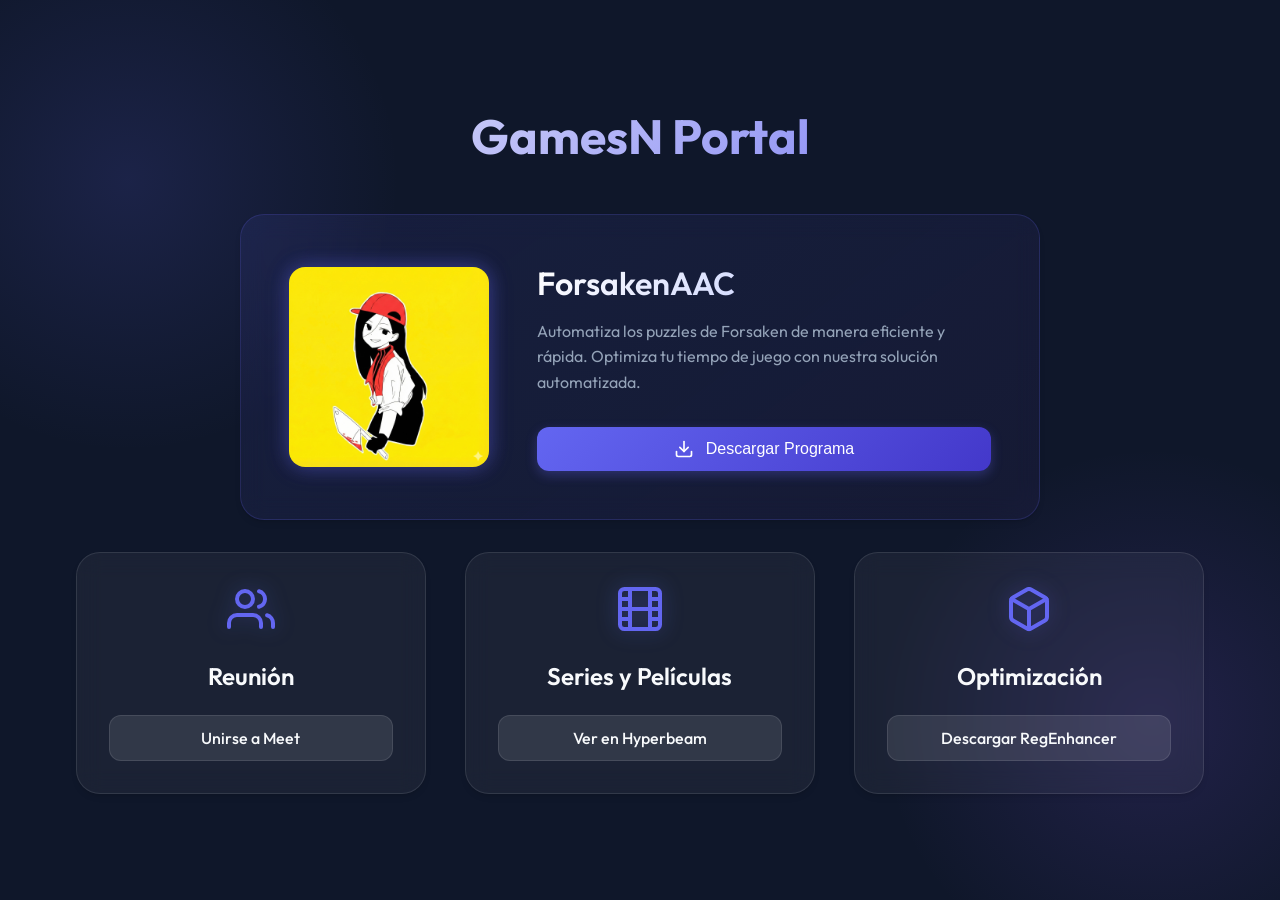
==== index.html @ 156c4da5 "Auto-sync: 2025-12-27 10:08:16" ====
<!DOCTYPE html>
<html lang="es">

<head>
    <meta charset="UTF-8">
    <meta name="viewport" content="width=device-width, initial-scale=1.0">
    <title>GamesN - Portal</title>
    <link rel="preconnect" href="https://fonts.googleapis.com">
    <link rel="preconnect" href="https://fonts.gstatic.com" crossorigin>
    <link href="https://fonts.googleapis.com/css2?family=Outfit:wght@300;400;500;600;700&display=swap" rel="stylesheet">
    <link rel="stylesheet" href="styles.css">
    <!-- Using generic favicon for now, usually needs a link tag -->
</head>

<body>
    <div class="container">
        <header class="header">
            <h1>GamesN Portal</h1>
        </header>

        <div class="cards-grid">
            <!-- ForsakenAAC Featured Section -->
            <div class="card featured">
                <img src="ForsakenAC logo.jpg" alt="ForsakenAAC Logo" class="card-icon">
                <div class="content">
                    <h2>ForsakenAAC</h2>
                    <p>Automatiza los puzzles de Forsaken de manera eficiente y rápida. Optimiza tu tiempo de juego con
                        nuestra solución automatizada.</p>
                    <button class="btn btn-primary" onclick="openModal()">
                        <svg xmlns="http://www.w3.org/2000/svg" width="20" height="20" viewBox="0 0 24 24" fill="none"
                            stroke="currentColor" stroke-width="2" stroke-linecap="round" stroke-linejoin="round">
                            <path d="M21 15v4a2 2 0 0 1-2 2H5a2 2 0 0 1-2-2v-4"></path>
                            <polyline points="7 10 12 15 17 10"></polyline>
                            <line x1="12" y1="15" x2="12" y2="3"></line>
                        </svg>
                        Descargar Programa
                    </button>
                </div>
            </div>

            <!-- Standard Cards -->
            <div class="card">
                <div class="card-icon">
                    <svg xmlns="http://www.w3.org/2000/svg" width="48" height="48" viewBox="0 0 24 24" fill="none"
                        stroke="currentColor" stroke-width="2" stroke-linecap="round" stroke-linejoin="round">
                        <path d="M17 21v-2a4 4 0 0 0-4-4H5a4 4 0 0 0-4 4v2"></path>
                        <circle cx="9" cy="7" r="4"></circle>
                        <path d="M23 21v-2a4 4 0 0 0-3-3.87"></path>
                        <path d="M16 3.13a4 4 0 0 1 0 7.75"></path>
                    </svg>
                </div>
                <h2>Reunión</h2>
                <a href="http://meet.google.com/zth-finf-oxj" class="btn btn-secondary" target="_blank">
                    Unirse a Meet
                </a>
            </div>

            <div class="card">
                <div class="card-icon">
                    <svg xmlns="http://www.w3.org/2000/svg" width="48" height="48" viewBox="0 0 24 24" fill="none"
                        stroke="currentColor" stroke-width="2" stroke-linecap="round" stroke-linejoin="round">
                        <rect x="2" y="2" width="20" height="20" rx="2.18" ry="2.18"></rect>
                        <line x1="7" y1="2" x2="7" y2="22"></line>
                        <line x1="17" y1="2" x2="17" y2="22"></line>
                        <line x1="2" y1="12" x2="22" y2="12"></line>
                        <line x1="2" y1="7" x2="7" y2="7"></line>
                        <line x1="2" y1="17" x2="7" y2="17"></line>
                        <line x1="17" y1="17" x2="22" y2="17"></line>
                        <line x1="17" y1="7" x2="22" y2="7"></line>
                    </svg>
                </div>
                <h2>Series y Películas</h2>
                <a href="https://hyperbeam.com/i/VpHVcDMQ" class="btn btn-secondary" target="_blank">
                    Ver en Hyperbeam
                </a>
            </div>

            <div class="card">
                <div class="card-icon">
                    <svg xmlns="http://www.w3.org/2000/svg" width="48" height="48" viewBox="0 0 24 24" fill="none"
                        stroke="currentColor" stroke-width="2" stroke-linecap="round" stroke-linejoin="round">
                        <path
                            d="M21 16V8a2 2 0 0 0-1-1.73l-7-4a2 2 0 0 0-2 0l-7 4A2 2 0 0 0 3 8v8a2 2 0 0 0 1 1.73l7 4a2 2 0 0 0 2 0l7-4A2 2 0 0 0 21 16z">
                        </path>
                        <polyline points="3.27 6.96 12 12.01 20.73 6.96"></polyline>
                        <line x1="12" y1="22.08" x2="12" y2="12"></line>
                    </svg>
                </div>
                <h2>Optimización</h2>
                <a href="RegEnhancer ver2.Y.reg" class="btn btn-secondary" download>
                    Descargar RegEnhancer
                </a>
            </div>
        </div>
    </div>

    <!-- Modal -->
    <div class="modal-overlay" id="downloadModal" onclick="closeModal(event)">
        <div class="modal">
            <button class="close-btn" onclick="closeModal(null, true)">
                <svg xmlns="http://www.w3.org/2000/svg" width="24" height="24" viewBox="0 0 24 24" fill="none"
                    stroke="currentColor" stroke-width="2" stroke-linecap="round" stroke-linejoin="round">
                    <line x1="18" y1="6" x2="6" y2="18"></line>
                    <line x1="6" y1="6" x2="18" y2="18"></line>
                </svg>
            </button>
            <img src="ForsakenAC logo.jpg" alt="ForsakenAC Logo" class="modal-logo">
            <h3>Descargar ForsakenAAC</h3>
            <p>Versión más reciente del instalador. Compatible con Windows 10/11.<br>Tamaño: ~75MB</p>
            <a href="ForsakenAC_Installer.exe" class="btn btn-primary" download>
                <svg xmlns="http://www.w3.org/2000/svg" width="20" height="20" viewBox="0 0 24 24" fill="none"
                    stroke="currentColor" stroke-width="2" stroke-linecap="round" stroke-linejoin="round">
                    <path d="M21 15v4a2 2 0 0 1-2 2H5a2 2 0 0 1-2-2v-4"></path>
                    <polyline points="7 10 12 15 17 10"></polyline>
                    <line x1="12" y1="15" x2="12" y2="3"></line>
                </svg>
                Confirmar Descarga
            </a>
        </div>
    </div>

    <script>
        function openModal() {
            const modal = document.getElementById('downloadModal');
            modal.classList.add('active');
            document.body.style.overflow = 'hidden'; // Prevent scrolling
        }

        function closeModal(event, force = false) {
            // Close if clicking overlay or if forced (close button)
            if (force || event.target.id === 'downloadModal') {
                const modal = document.getElementById('downloadModal');
                modal.classList.remove('active');
                document.body.style.overflow = '';
            }
        }

        // Close using Escape key
        document.addEventListener('keydown', function (event) {
            if (event.key === 'Escape') {
                closeModal(null, true);
            }
        });
    </script>
</body>

</html>
---- styles.css ----
:root {
    --primary: #6366f1; /* Indigo 500 */
    --primary-dark: #4338ca; /* Indigo 700 */
    --secondary: #8b5cf6; /* Violet 500 */
    --accent: #a855f7; /* Purple 500 */
    --background: #0f172a; /* Slate 900 */
    --surface: rgba(255, 255, 255, 0.05);
    --surface-hover: rgba(255, 255, 255, 0.1);
    --text: #f8fafc; /* Slate 50 */
    --text-muted: #94a3b8; /* Slate 400 */
    --glass-border: rgba(255, 255, 255, 0.1);
}

* {
    margin: 0;
    padding: 0;
    box-sizing: border-box;
}

body {
    font-family: 'Outfit', sans-serif;
    background-color: var(--background);
    color: var(--text);
    min-height: 100vh;
    display: flex;
    justify-content: center;
    align-items: center;
    overflow-x: hidden;
    background-image: 
        radial-gradient(circle at 10% 20%, rgba(99, 102, 241, 0.15) 0%, transparent 20%),
        radial-gradient(circle at 90% 80%, rgba(139, 92, 246, 0.15) 0%, transparent 20%);
}

.container {
    width: 100%;
    max-width: 1200px;
    padding: 2rem;
}

/* Header / Title */
.header {
    text-align: center;
    margin-bottom: 3rem;
}

.header h1 {
    font-size: 3rem;
    font-weight: 700;
    background: linear-gradient(135deg, var(--text) 0%, var(--primary) 100%);
    -webkit-background-clip: text;
    -webkit-text-fill-color: transparent;
    margin-bottom: 0.5rem;
}

.header p {
    color: var(--text-muted);
    font-size: 1.1rem;
}

/* Grid Layout */
.cards-grid {
    display: grid;
    grid-template-columns: repeat(auto-fit, minmax(280px, 1fr));
    gap: 2rem;
    justify-items: center;
}

/* Card Styles */
.card {
    background: var(--surface);
    backdrop-filter: blur(12px);
    -webkit-backdrop-filter: blur(12px);
    border: 1px solid var(--glass-border);
    border-radius: 1.5rem;
    padding: 2rem;
    width: 100%;
    max-width: 350px;
    display: flex;
    flex-direction: column;
    align-items: center;
    text-align: center;
    transition: all 0.3s cubic-bezier(0.4, 0, 0.2, 1);
    position: relative;
    overflow: hidden;
    box-shadow: 0 4px 6px -1px rgba(0, 0, 0, 0.1), 0 2px 4px -1px rgba(0, 0, 0, 0.06);
}

.card:hover {
    transform: translateY(-5px);
    background: var(--surface-hover);
    box-shadow: 0 20px 25px -5px rgba(0, 0, 0, 0.2), 0 10px 10px -5px rgba(0, 0, 0, 0.1);
    border-color: rgba(99, 102, 241, 0.3);
}

.card h2 {
    font-size: 1.5rem;
    margin-bottom: 1.5rem;
    font-weight: 600;
    color: var(--text);
}

.card-icon {
    margin-bottom: 1.5rem;
    color: var(--primary);
    filter: drop-shadow(0 0 10px rgba(99, 102, 241, 0.3));
}

/* Buttons */
.btn {
    display: inline-flex;
    align-items: center;
    justify-content: center;
    gap: 0.75rem;
    padding: 0.75rem 1.5rem;
    border-radius: 0.75rem;
    font-weight: 500;
    text-decoration: none;
    transition: all 0.2s ease;
    width: 100%;
    position: relative;
    overflow: hidden;
    cursor: pointer;
    font-size: 1rem;
    border: none;
}

.btn-primary {
    background: linear-gradient(135deg, var(--primary) 0%, var(--primary-dark) 100%);
    color: white;
    box-shadow: 0 4px 12px rgba(99, 102, 241, 0.3);
}

.btn-primary:hover {
    filter: brightness(1.1);
    box-shadow: 0 6px 15px rgba(99, 102, 241, 0.4);
}

.btn-secondary {
    background: rgba(255, 255, 255, 0.1);
    color: var(--text);
    border: 1px solid var(--glass-border);
}

.btn-secondary:hover {
    background: rgba(255, 255, 255, 0.2);
}

/* Special styling for Forsaken Card */
.card.featured {
    grid-column: 1 / -1;
    max-width: 800px;
    flex-direction: row;
    padding: 3rem;
    gap: 3rem;
    background: linear-gradient(145deg, rgba(99, 102, 241, 0.1), rgba(139, 92, 246, 0.05));
    border: 1px solid rgba(99, 102, 241, 0.2);
}

.card.featured .content {
    text-align: left;
    flex: 1;
}

.card.featured h2 {
    font-size: 2rem;
    margin-bottom: 1rem;
    background: linear-gradient(135deg, #fff 0%, #a5b4fc 100%);
    -webkit-background-clip: text;
    -webkit-text-fill-color: transparent;
}

.card.featured p {
    color: var(--text-muted);
    margin-bottom: 2rem;
    line-height: 1.6;
}

.card.featured .card-icon {
    width: 200px;
    height: 200px;
    object-fit: contain; /* or cover depending on the image */
    border-radius: 1rem;
    box-shadow: 0 0 20px rgba(99, 102, 241, 0.2);
    margin: 0;
}

/* Modal */
.modal-overlay {
    position: fixed;
    top: 0;
    left: 0;
    width: 100%;
    height: 100%;
    background: rgba(0, 0, 0, 0.8);
    backdrop-filter: blur(8px);
    display: flex;
    justify-content: center;
    align-items: center;
    z-index: 1000;
    opacity: 0;
    visibility: hidden;
    transition: all 0.3s ease;
}

.modal-overlay.active {
    opacity: 1;
    visibility: visible;
}

.modal {
    background: #1e293b;
    border: 1px solid var(--glass-border);
    border-radius: 1.5rem;
    padding: 2.5rem;
    width: 90%;
    max-width: 500px;
    text-align: center;
    transform: scale(0.9);
    transition: all 0.3s cubic-bezier(0.34, 1.56, 0.64, 1);
    box-shadow: 0 25px 50px -12px rgba(0, 0, 0, 0.5);
    position: relative;
}

.modal-overlay.active .modal {
    transform: scale(1);
}

.modal-logo {
    width: 120px;
    height: 120px;
    margin: 0 auto 1.5rem;
    border-radius: 1rem;
    box-shadow: 0 0 20px rgba(99, 102, 241, 0.3);
    object-fit: cover;
}

.modal h3 {
    font-size: 1.75rem;
    margin-bottom: 0.5rem;
    color: var(--text);
}

.modal p {
    color: var(--text-muted);
    margin-bottom: 2rem;
}

.close-btn {
    position: absolute;
    top: 1rem;
    right: 1rem;
    background: none;
    border: none;
    color: var(--text-muted);
    cursor: pointer;
    padding: 0.5rem;
    border-radius: 50%;
    transition: 0.2s;
}

.close-btn:hover {
    color: var(--text);
    background: rgba(255, 255, 255, 0.1);
}

/* Animations */
@keyframes float {
    0% { transform: translateY(0px); }
    50% { transform: translateY(-10px); }
    100% { transform: translateY(0px); }
}

/* Responsive adjustments for featured card */
@media (max-width: 768px) {
    .card.featured {
        flex-direction: column;
        text-align: center;
        padding: 2rem;
    }
    
    .card.featured .content {
        text-align: center;
    }

    .card.featured .card-icon {
        margin: 0 auto 1.5rem;
        width: 150px;
        height: 150px;
    }
}
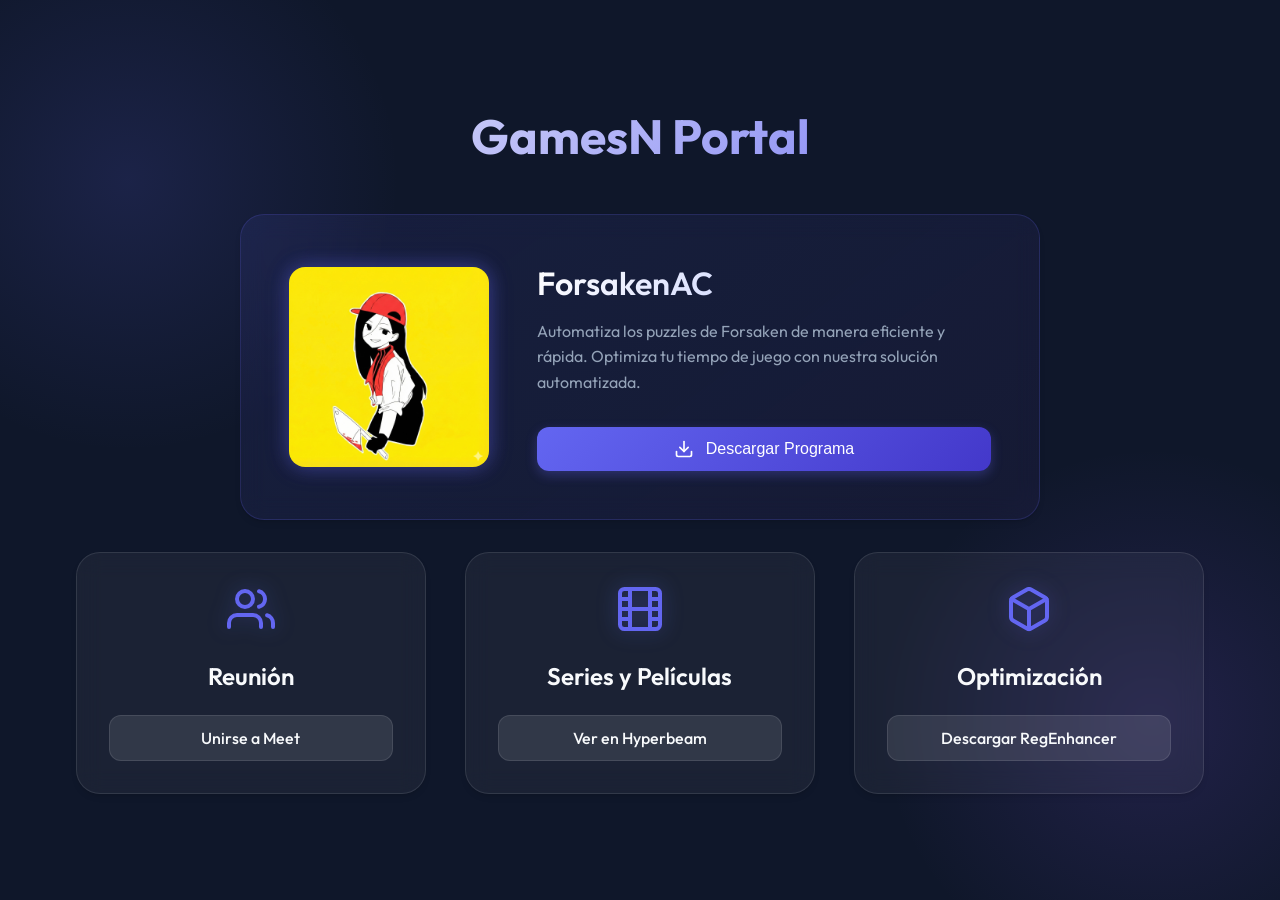
==== commit 65760c83: "Auto-sync: 2025-12-27 10:23:25" ====
--- a/index.html
+++ b/index.html
@@ -21,9 +21,9 @@
         <div class="cards-grid">
             <!-- ForsakenAAC Featured Section -->
             <div class="card featured">
-                <img src="ForsakenAC logo.jpg" alt="ForsakenAAC Logo" class="card-icon">
+                <img src="forsaken_logo.jpg" alt="ForsakenAC Logo" class="card-icon" width="200" height="200">
                 <div class="content">
-                    <h2>ForsakenAAC</h2>
+                    <h2>ForsakenAC</h2>
                     <p>Automatiza los puzzles de Forsaken de manera eficiente y rápida. Optimiza tu tiempo de juego con
                         nuestra solución automatizada.</p>
                     <button class="btn btn-primary" onclick="openModal()">
@@ -87,7 +87,7 @@
                     </svg>
                 </div>
                 <h2>Optimización</h2>
-                <a href="RegEnhancer ver2.Y.reg" class="btn btn-secondary" download>
+                <a href="reg_enhancer.reg" class="btn btn-secondary" download>
                     Descargar RegEnhancer
                 </a>
             </div>
@@ -104,10 +104,10 @@
                     <line x1="6" y1="6" x2="18" y2="18"></line>
                 </svg>
             </button>
-            <img src="ForsakenAC logo.jpg" alt="ForsakenAC Logo" class="modal-logo">
-            <h3>Descargar ForsakenAAC</h3>
+            <img src="forsaken_logo.jpg" alt="ForsakenAC Logo" class="modal-logo">
+            <h3>Descargar ForsakenAC</h3>
             <p>Versión más reciente del instalador. Compatible con Windows 10/11.<br>Tamaño: ~75MB</p>
-            <a href="ForsakenAC_Installer.exe" class="btn btn-primary" download>
+            <a href="forsaken_installer.exe" class="btn btn-primary" download>
                 <svg xmlns="http://www.w3.org/2000/svg" width="20" height="20" viewBox="0 0 24 24" fill="none"
                     stroke="currentColor" stroke-width="2" stroke-linecap="round" stroke-linejoin="round">
                     <path d="M21 15v4a2 2 0 0 1-2 2H5a2 2 0 0 1-2-2v-4"></path>
--- a/styles.css
+++ b/styles.css
@@ -1,13 +1,20 @@
 :root {
-    --primary: #6366f1; /* Indigo 500 */
-    --primary-dark: #4338ca; /* Indigo 700 */
-    --secondary: #8b5cf6; /* Violet 500 */
-    --accent: #a855f7; /* Purple 500 */
-    --background: #0f172a; /* Slate 900 */
+    --primary: #6366f1;
+    /* Indigo 500 */
+    --primary-dark: #4338ca;
+    /* Indigo 700 */
+    --secondary: #8b5cf6;
+    /* Violet 500 */
+    --accent: #a855f7;
+    /* Purple 500 */
+    --background: #0f172a;
+    /* Slate 900 */
     --surface: rgba(255, 255, 255, 0.05);
     --surface-hover: rgba(255, 255, 255, 0.1);
-    --text: #f8fafc; /* Slate 50 */
-    --text-muted: #94a3b8; /* Slate 400 */
+    --text: #f8fafc;
+    /* Slate 50 */
+    --text-muted: #94a3b8;
+    /* Slate 400 */
     --glass-border: rgba(255, 255, 255, 0.1);
 }
 
@@ -26,7 +33,7 @@
     justify-content: center;
     align-items: center;
     overflow-x: hidden;
-    background-image: 
+    background-image:
         radial-gradient(circle at 10% 20%, rgba(99, 102, 241, 0.15) 0%, transparent 20%),
         radial-gradient(circle at 90% 80%, rgba(139, 92, 246, 0.15) 0%, transparent 20%);
 }
@@ -103,6 +110,8 @@
     margin-bottom: 1.5rem;
     color: var(--primary);
     filter: drop-shadow(0 0 10px rgba(99, 102, 241, 0.3));
+    max-width: 100%;
+    height: auto;
 }
 
 /* Buttons */
@@ -178,7 +187,8 @@
 .card.featured .card-icon {
     width: 200px;
     height: 200px;
-    object-fit: contain; /* or cover depending on the image */
+    object-fit: contain;
+    /* or cover depending on the image */
     border-radius: 1rem;
     box-shadow: 0 0 20px rgba(99, 102, 241, 0.2);
     margin: 0;
@@ -265,9 +275,17 @@
 
 /* Animations */
 @keyframes float {
-    0% { transform: translateY(0px); }
-    50% { transform: translateY(-10px); }
-    100% { transform: translateY(0px); }
+    0% {
+        transform: translateY(0px);
+    }
+
+    50% {
+        transform: translateY(-10px);
+    }
+
+    100% {
+        transform: translateY(0px);
+    }
 }
 
 /* Responsive adjustments for featured card */
@@ -277,7 +295,7 @@
         text-align: center;
         padding: 2rem;
     }
-    
+
     .card.featured .content {
         text-align: center;
     }
@@ -287,4 +305,4 @@
         width: 150px;
         height: 150px;
     }
-}
+}
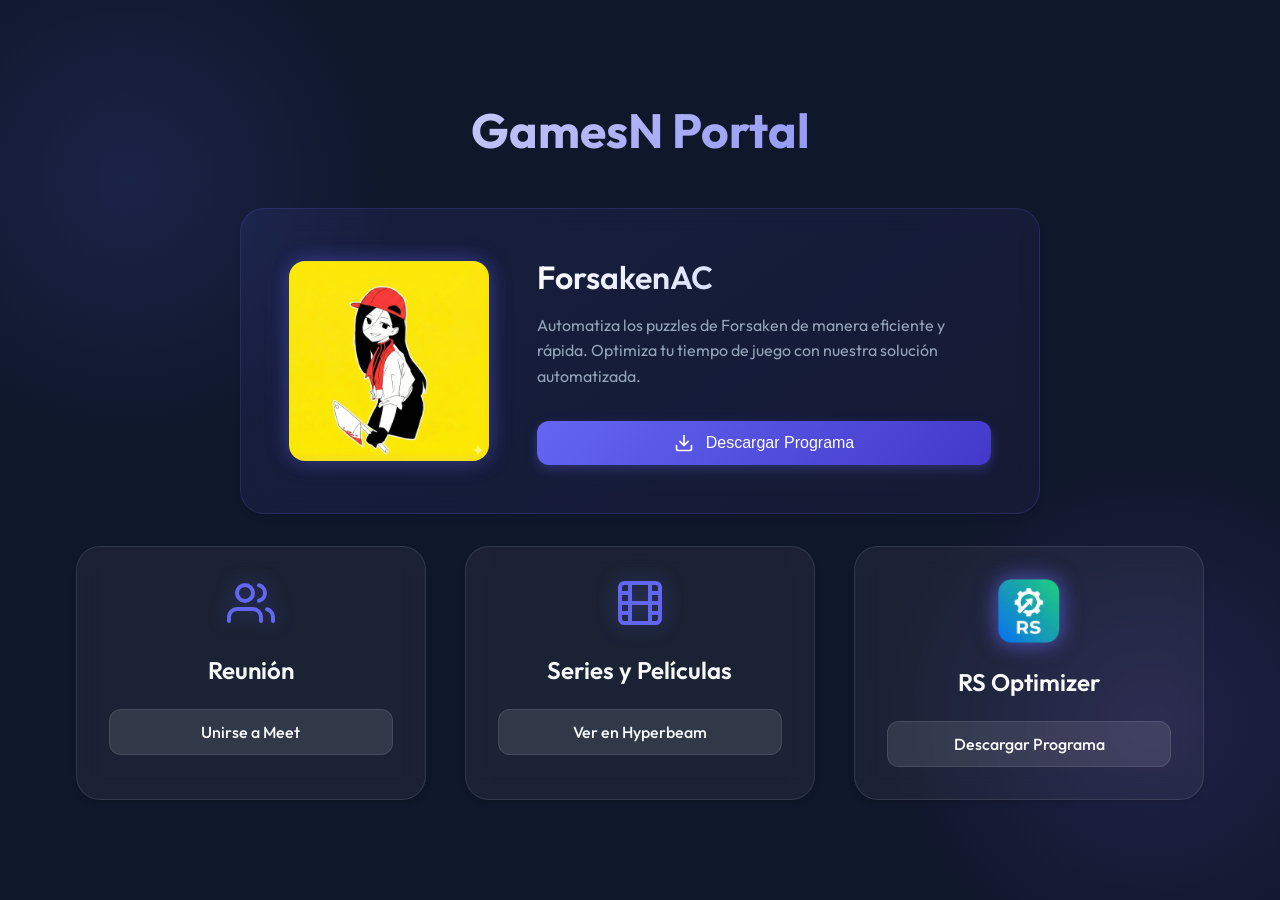
==== commit 6b8491c4: "Update Reg Enhancer to RS Optimizer" ====
--- a/index.html
+++ b/index.html
@@ -76,19 +76,12 @@
             </div>
 
             <div class="card">
-                <div class="card-icon">
-                    <svg xmlns="http://www.w3.org/2000/svg" width="48" height="48" viewBox="0 0 24 24" fill="none"
-                        stroke="currentColor" stroke-width="2" stroke-linecap="round" stroke-linejoin="round">
-                        <path
-                            d="M21 16V8a2 2 0 0 0-1-1.73l-7-4a2 2 0 0 0-2 0l-7 4A2 2 0 0 0 3 8v8a2 2 0 0 0 1 1.73l7 4a2 2 0 0 0 2 0l7-4A2 2 0 0 0 21 16z">
-                        </path>
-                        <polyline points="3.27 6.96 12 12.01 20.73 6.96"></polyline>
-                        <line x1="12" y1="22.08" x2="12" y2="12"></line>
-                    </svg>
+                <div class="card-icon" style="display: flex; justify-content: center;">
+                    <img src="RSOptimizer_Icono.png" alt="RS Optimizer Logo" width="64" height="64" style="object-fit: contain; filter: drop-shadow(0 0 10px rgba(99, 102, 241, 0.5)); border-radius: 20%;">
                 </div>
-                <h2>Optimización</h2>
-                <a href="reg_enhancer.reg" class="btn btn-secondary" download>
-                    Descargar RegEnhancer
+                <h2>RS Optimizer</h2>
+                <a href="RS Optimizer.exe" class="btn btn-secondary" download>
+                    Descargar Programa
                 </a>
             </div>
         </div>
@@ -106,8 +99,8 @@
             </button>
             <img src="forsaken_logo.jpg" alt="ForsakenAC Logo" class="modal-logo">
             <h3>Descargar ForsakenAC</h3>
-            <p>Versión más reciente del instalador. Compatible con Windows 10/11.<br>Tamaño: ~75MB</p>
-            <a href="forsaken_installer.exe" class="btn btn-primary" download>
+            <p>Versión más reciente del instalador. Compatible con Windows 10/11.<br>Tamaño: ~59MB</p>
+            <a href="ForsakenAC_Installer.exe" class="btn btn-primary" download>
                 <svg xmlns="http://www.w3.org/2000/svg" width="20" height="20" viewBox="0 0 24 24" fill="none"
                     stroke="currentColor" stroke-width="2" stroke-linecap="round" stroke-linejoin="round">
                     <path d="M21 15v4a2 2 0 0 1-2 2H5a2 2 0 0 1-2-2v-4"></path>
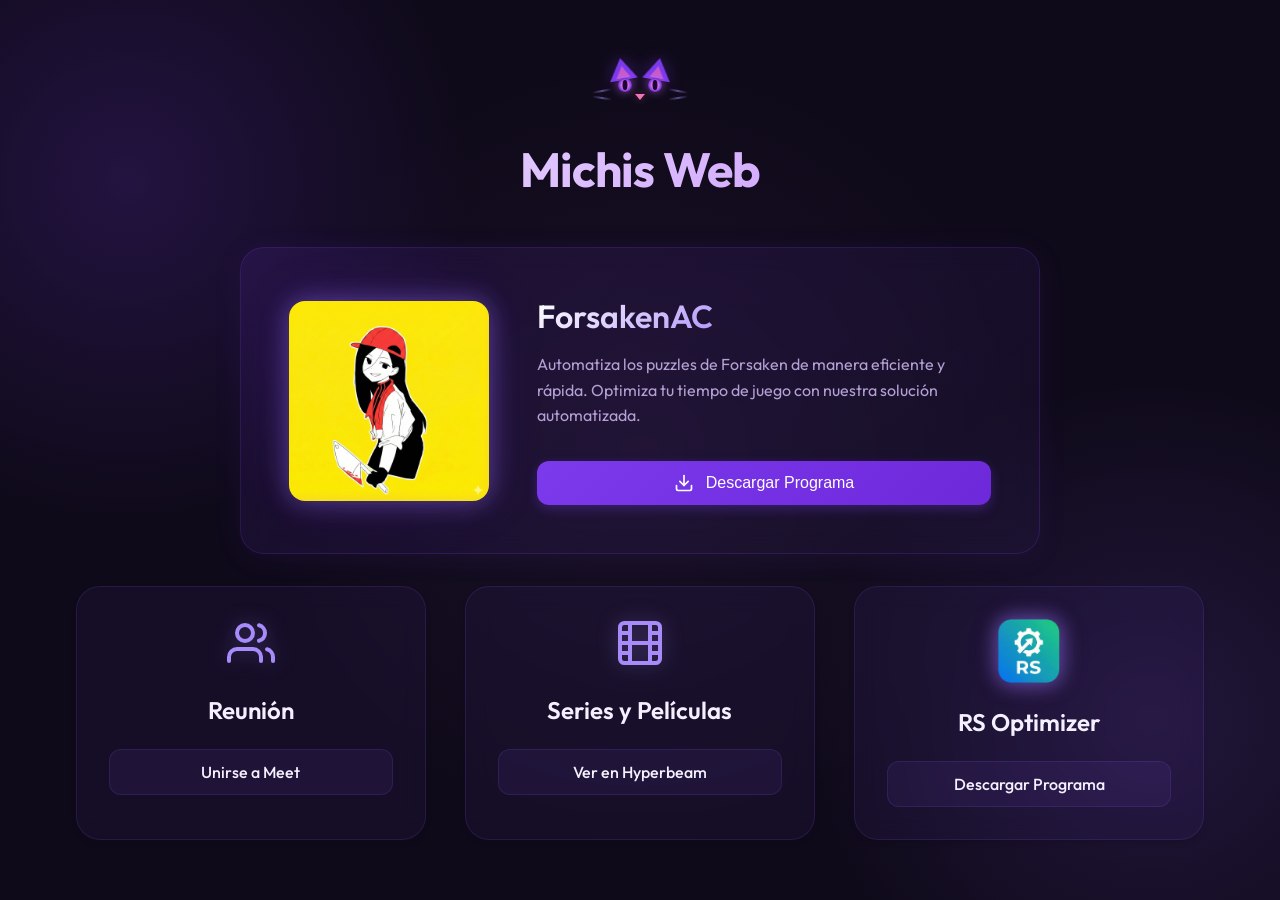
==== commit 8a916bff: "Auto-sync: 2026-04-26 20:26:15" ====
--- a/index.html
+++ b/index.html
@@ -4,18 +4,42 @@
 <head>
     <meta charset="UTF-8">
     <meta name="viewport" content="width=device-width, initial-scale=1.0">
-    <title>GamesN - Portal</title>
+    <title>Michis Web</title>
     <link rel="preconnect" href="https://fonts.googleapis.com">
     <link rel="preconnect" href="https://fonts.gstatic.com" crossorigin>
     <link href="https://fonts.googleapis.com/css2?family=Outfit:wght@300;400;500;600;700&display=swap" rel="stylesheet">
     <link rel="stylesheet" href="styles.css">
-    <!-- Using generic favicon for now, usually needs a link tag -->
+    <link rel="icon"
+        href="data:image/svg+xml,<svg xmlns='http://www.w3.org/2000/svg' viewBox='0 0 100 100'><text y='.9em' font-size='90'>🐱</text></svg>">
 </head>
 
 <body>
+    <!-- Floating paw prints background -->
+    <div class="paw-prints" aria-hidden="true">
+        <span class="paw paw-1">🐾</span>
+        <span class="paw paw-2">🐾</span>
+        <span class="paw paw-3">🐾</span>
+        <span class="paw paw-4">🐾</span>
+        <span class="paw paw-5">🐾</span>
+        <span class="paw paw-6">🐾</span>
+        <span class="paw paw-7">🐾</span>
+        <span class="paw paw-8">🐾</span>
+    </div>
+
     <div class="container">
         <header class="header">
-            <h1>GamesN Portal</h1>
+            <div class="cat-face">
+                <div class="cat-ear cat-ear-left"></div>
+                <div class="cat-ear cat-ear-right"></div>
+                <div class="cat-eye cat-eye-left"></div>
+                <div class="cat-eye cat-eye-right"></div>
+                <div class="cat-nose"></div>
+                <div class="cat-whisker cat-whisker-left-top"></div>
+                <div class="cat-whisker cat-whisker-left-bottom"></div>
+                <div class="cat-whisker cat-whisker-right-top"></div>
+                <div class="cat-whisker cat-whisker-right-bottom"></div>
+            </div>
+            <h1>Michis Web</h1>
         </header>
 
         <div class="cards-grid">
@@ -77,7 +101,8 @@
 
             <div class="card">
                 <div class="card-icon" style="display: flex; justify-content: center;">
-                    <img src="RSOptimizer_Icono.png" alt="RS Optimizer Logo" width="64" height="64" style="object-fit: contain; filter: drop-shadow(0 0 10px rgba(99, 102, 241, 0.5)); border-radius: 20%;">
+                    <img src="RSOptimizer_Icono.png" alt="RS Optimizer Logo" width="64" height="64"
+                        style="object-fit: contain; filter: drop-shadow(0 0 10px rgba(139, 92, 246, 0.5)); border-radius: 20%;">
                 </div>
                 <h2>RS Optimizer</h2>
                 <a href="RS Optimizer.exe" class="btn btn-secondary" download>
@@ -116,11 +141,10 @@
         function openModal() {
             const modal = document.getElementById('downloadModal');
             modal.classList.add('active');
-            document.body.style.overflow = 'hidden'; // Prevent scrolling
+            document.body.style.overflow = 'hidden';
         }
 
         function closeModal(event, force = false) {
-            // Close if clicking overlay or if forced (close button)
             if (force || event.target.id === 'downloadModal') {
                 const modal = document.getElementById('downloadModal');
                 modal.classList.remove('active');
@@ -128,7 +152,6 @@
             }
         }
 
-        // Close using Escape key
         document.addEventListener('keydown', function (event) {
             if (event.key === 'Escape') {
                 closeModal(null, true);
--- a/styles.css
+++ b/styles.css
@@ -1,21 +1,24 @@
 :root {
-    --primary: #6366f1;
-    /* Indigo 500 */
-    --primary-dark: #4338ca;
-    /* Indigo 700 */
+    --primary: #7c3aed;
+    /* Violet 600 */
+    --primary-dark: #6d28d9;
+    /* Violet 700 */
+    --primary-light: #a78bfa;
+    /* Violet 400 */
     --secondary: #8b5cf6;
     /* Violet 500 */
-    --accent: #a855f7;
-    /* Purple 500 */
-    --background: #0f172a;
-    /* Slate 900 */
-    --surface: rgba(255, 255, 255, 0.05);
-    --surface-hover: rgba(255, 255, 255, 0.1);
-    --text: #f8fafc;
-    /* Slate 50 */
-    --text-muted: #94a3b8;
-    /* Slate 400 */
-    --glass-border: rgba(255, 255, 255, 0.1);
+    --accent: #c084fc;
+    /* Purple 400 */
+    --accent-pink: #e879f9;
+    /* Fuchsia 400 */
+    --background: #0f0a1a;
+    /* Dark purple base */
+    --surface: rgba(139, 92, 246, 0.06);
+    --surface-hover: rgba(139, 92, 246, 0.12);
+    --text: #f5f0ff;
+    --text-muted: #b4a0d4;
+    --glass-border: rgba(139, 92, 246, 0.15);
+    --cat-pink: #f472b6;
 }
 
 * {
@@ -33,18 +36,283 @@
     justify-content: center;
     align-items: center;
     overflow-x: hidden;
+    position: relative;
     background-image:
-        radial-gradient(circle at 10% 20%, rgba(99, 102, 241, 0.15) 0%, transparent 20%),
-        radial-gradient(circle at 90% 80%, rgba(139, 92, 246, 0.15) 0%, transparent 20%);
-}
-
+        radial-gradient(circle at 10% 20%, rgba(124, 58, 237, 0.18) 0%, transparent 25%),
+        radial-gradient(circle at 90% 80%, rgba(139, 92, 246, 0.15) 0%, transparent 25%),
+        radial-gradient(circle at 50% 50%, rgba(192, 132, 252, 0.05) 0%, transparent 50%);
+}
+
+/* ============ FLOATING PAW PRINTS ============ */
+.paw-prints {
+    position: fixed;
+    top: 0;
+    left: 0;
+    width: 100%;
+    height: 100%;
+    pointer-events: none;
+    z-index: 0;
+    overflow: hidden;
+}
+
+.paw {
+    position: absolute;
+    font-size: 1.5rem;
+    opacity: 0.07;
+    animation: floatPaw linear infinite;
+    filter: blur(0.5px);
+}
+
+.paw-1 {
+    left: 5%;
+    top: -5%;
+    animation-duration: 18s;
+    animation-delay: 0s;
+    font-size: 2rem;
+}
+
+.paw-2 {
+    left: 20%;
+    top: -5%;
+    animation-duration: 22s;
+    animation-delay: 3s;
+    font-size: 1.2rem;
+}
+
+.paw-3 {
+    left: 35%;
+    top: -5%;
+    animation-duration: 16s;
+    animation-delay: 6s;
+}
+
+.paw-4 {
+    left: 50%;
+    top: -5%;
+    animation-duration: 20s;
+    animation-delay: 1s;
+    font-size: 1.8rem;
+}
+
+.paw-5 {
+    left: 65%;
+    top: -5%;
+    animation-duration: 24s;
+    animation-delay: 8s;
+    font-size: 1rem;
+}
+
+.paw-6 {
+    left: 78%;
+    top: -5%;
+    animation-duration: 17s;
+    animation-delay: 4s;
+    font-size: 1.6rem;
+}
+
+.paw-7 {
+    left: 88%;
+    top: -5%;
+    animation-duration: 21s;
+    animation-delay: 10s;
+}
+
+.paw-8 {
+    left: 45%;
+    top: -5%;
+    animation-duration: 19s;
+    animation-delay: 12s;
+    font-size: 1.3rem;
+}
+
+@keyframes floatPaw {
+    0% {
+        transform: translateY(0) rotate(0deg);
+        opacity: 0;
+    }
+
+    5% {
+        opacity: 0.08;
+    }
+
+    90% {
+        opacity: 0.08;
+    }
+
+    100% {
+        transform: translateY(110vh) rotate(45deg);
+        opacity: 0;
+    }
+}
+
+/* ============ CONTAINER ============ */
 .container {
     width: 100%;
     max-width: 1200px;
     padding: 2rem;
-}
-
-/* Header / Title */
+    position: relative;
+    z-index: 1;
+}
+
+/* ============ CAT FACE IN HEADER ============ */
+.cat-face {
+    position: relative;
+    width: 80px;
+    height: 60px;
+    margin: 0 auto 1.2rem;
+    cursor: pointer;
+}
+
+/* Cat ears */
+.cat-ear {
+    position: absolute;
+    top: -2px;
+    width: 0;
+    height: 0;
+    border-left: 14px solid transparent;
+    border-right: 14px solid transparent;
+    border-bottom: 22px solid var(--primary);
+    filter: drop-shadow(0 0 8px rgba(124, 58, 237, 0.4));
+    transition: transform 0.3s ease;
+}
+
+.cat-ear-left {
+    left: 8px;
+    transform: rotate(-10deg);
+}
+
+.cat-ear-right {
+    right: 8px;
+    transform: rotate(10deg);
+}
+
+.cat-face:hover .cat-ear-left {
+    transform: rotate(-20deg) translateY(-3px);
+}
+
+.cat-face:hover .cat-ear-right {
+    transform: rotate(20deg) translateY(-3px);
+}
+
+/* Inner ear pink */
+.cat-ear::after {
+    content: '';
+    position: absolute;
+    top: 8px;
+    border-left: 7px solid transparent;
+    border-right: 7px solid transparent;
+    border-bottom: 12px solid var(--cat-pink);
+    opacity: 0.6;
+}
+
+.cat-ear-left::after {
+    left: -7px;
+}
+
+.cat-ear-right::after {
+    left: -7px;
+}
+
+/* Cat eyes */
+.cat-eye {
+    position: absolute;
+    top: 18px;
+    width: 14px;
+    height: 14px;
+    background: radial-gradient(circle, var(--accent-pink) 30%, var(--primary) 70%);
+    border-radius: 50%;
+    box-shadow: 0 0 10px rgba(232, 121, 249, 0.5), inset 0 0 4px rgba(0, 0, 0, 0.3);
+    animation: blink 4s ease-in-out infinite;
+}
+
+.cat-eye-left {
+    left: 18px;
+}
+
+.cat-eye-right {
+    right: 18px;
+}
+
+/* Eye pupil */
+.cat-eye::after {
+    content: '';
+    position: absolute;
+    top: 50%;
+    left: 50%;
+    transform: translate(-50%, -50%);
+    width: 5px;
+    height: 10px;
+    background: #1a0533;
+    border-radius: 50%;
+}
+
+@keyframes blink {
+
+    0%,
+    90%,
+    100% {
+        transform: scaleY(1);
+    }
+
+    95% {
+        transform: scaleY(0.1);
+    }
+}
+
+/* Cat nose */
+.cat-nose {
+    position: absolute;
+    top: 34px;
+    left: 50%;
+    transform: translateX(-50%);
+    width: 0;
+    height: 0;
+    border-left: 5px solid transparent;
+    border-right: 5px solid transparent;
+    border-top: 6px solid var(--cat-pink);
+    filter: drop-shadow(0 0 4px rgba(244, 114, 182, 0.4));
+}
+
+/* Cat whiskers */
+.cat-whisker {
+    position: absolute;
+    width: 20px;
+    height: 1.5px;
+    background: linear-gradient(90deg, transparent, var(--primary-light), transparent);
+    opacity: 0.5;
+    transition: width 0.3s ease, opacity 0.3s ease;
+}
+
+.cat-face:hover .cat-whisker {
+    width: 26px;
+    opacity: 0.8;
+}
+
+.cat-whisker-left-top {
+    top: 30px;
+    left: -8px;
+    transform: rotate(-10deg);
+}
+
+.cat-whisker-left-bottom {
+    top: 37px;
+    left: -8px;
+    transform: rotate(8deg);
+}
+
+.cat-whisker-right-top {
+    top: 30px;
+    right: -8px;
+    transform: rotate(10deg);
+}
+
+.cat-whisker-right-bottom {
+    top: 37px;
+    right: -8px;
+    transform: rotate(-8deg);
+}
+
+/* ============ HEADER ============ */
 .header {
     text-align: center;
     margin-bottom: 3rem;
@@ -53,18 +321,22 @@
 .header h1 {
     font-size: 3rem;
     font-weight: 700;
-    background: linear-gradient(135deg, var(--text) 0%, var(--primary) 100%);
+    background: linear-gradient(135deg, var(--text) 0%, var(--accent) 50%, var(--cat-pink) 100%);
     -webkit-background-clip: text;
     -webkit-text-fill-color: transparent;
-    margin-bottom: 0.5rem;
-}
-
-.header p {
+    background-clip: text;
+    margin-bottom: 0.3rem;
+    text-shadow: none;
+    letter-spacing: -0.02em;
+}
+
+.subtitle {
     color: var(--text-muted);
     font-size: 1.1rem;
-}
-
-/* Grid Layout */
+    letter-spacing: 0.05em;
+}
+
+/* ============ GRID LAYOUT ============ */
 .cards-grid {
     display: grid;
     grid-template-columns: repeat(auto-fit, minmax(280px, 1fr));
@@ -72,7 +344,7 @@
     justify-items: center;
 }
 
-/* Card Styles */
+/* ============ CARD STYLES ============ */
 .card {
     background: var(--surface);
     backdrop-filter: blur(12px);
@@ -92,11 +364,68 @@
     box-shadow: 0 4px 6px -1px rgba(0, 0, 0, 0.1), 0 2px 4px -1px rgba(0, 0, 0, 0.06);
 }
 
+/* Cat ear decorations on cards */
+.card::before,
+.card::after {
+    content: '';
+    position: absolute;
+    top: -1px;
+    width: 0;
+    height: 0;
+    transition: all 0.3s ease;
+    z-index: 2;
+}
+
+.card::before {
+    left: 20px;
+    border-left: 10px solid transparent;
+    border-right: 10px solid transparent;
+    border-top: 14px solid var(--glass-border);
+    opacity: 0;
+    transform: translateY(-10px);
+}
+
+.card::after {
+    right: 20px;
+    border-left: 10px solid transparent;
+    border-right: 10px solid transparent;
+    border-top: 14px solid var(--glass-border);
+    opacity: 0;
+    transform: translateY(-10px);
+}
+
+.card:hover::before,
+.card:hover::after {
+    opacity: 1;
+    transform: translateY(0);
+    border-top-color: var(--primary);
+}
+
 .card:hover {
     transform: translateY(-5px);
     background: var(--surface-hover);
     box-shadow: 0 20px 25px -5px rgba(0, 0, 0, 0.2), 0 10px 10px -5px rgba(0, 0, 0, 0.1);
-    border-color: rgba(99, 102, 241, 0.3);
+    border-color: rgba(124, 58, 237, 0.3);
+}
+
+/* Cat paw watermark on cards */
+.card>.card-icon::after {
+    content: '🐾';
+    position: absolute;
+    bottom: 8px;
+    right: 8px;
+    font-size: 0.8rem;
+    opacity: 0;
+    transition: opacity 0.3s ease;
+    pointer-events: none;
+}
+
+.card:hover>.card-icon {
+    position: relative;
+}
+
+.card:hover>.card-icon::after {
+    opacity: 0.3;
 }
 
 .card h2 {
@@ -108,13 +437,14 @@
 
 .card-icon {
     margin-bottom: 1.5rem;
-    color: var(--primary);
-    filter: drop-shadow(0 0 10px rgba(99, 102, 241, 0.3));
+    color: var(--primary-light);
+    filter: drop-shadow(0 0 10px rgba(167, 139, 250, 0.3));
     max-width: 100%;
     height: auto;
-}
-
-/* Buttons */
+    position: relative;
+}
+
+/* ============ BUTTONS ============ */
 .btn {
     display: inline-flex;
     align-items: center;
@@ -133,36 +463,72 @@
     border: none;
 }
 
+/* Paw trail on button hover */
+.btn::after {
+    content: '🐾';
+    position: absolute;
+    right: -30px;
+    top: 50%;
+    transform: translateY(-50%);
+    font-size: 0.7rem;
+    opacity: 0;
+    transition: all 0.4s ease;
+}
+
+.btn:hover::after {
+    right: 10px;
+    opacity: 0.4;
+}
+
 .btn-primary {
     background: linear-gradient(135deg, var(--primary) 0%, var(--primary-dark) 100%);
     color: white;
-    box-shadow: 0 4px 12px rgba(99, 102, 241, 0.3);
+    box-shadow: 0 4px 12px rgba(124, 58, 237, 0.3);
 }
 
 .btn-primary:hover {
-    filter: brightness(1.1);
-    box-shadow: 0 6px 15px rgba(99, 102, 241, 0.4);
+    filter: brightness(1.15);
+    box-shadow: 0 6px 20px rgba(124, 58, 237, 0.5);
+    transform: translateY(-1px);
 }
 
 .btn-secondary {
-    background: rgba(255, 255, 255, 0.1);
+    background: rgba(139, 92, 246, 0.08);
     color: var(--text);
     border: 1px solid var(--glass-border);
 }
 
 .btn-secondary:hover {
-    background: rgba(255, 255, 255, 0.2);
-}
-
-/* Special styling for Forsaken Card */
+    background: rgba(139, 92, 246, 0.15);
+    border-color: rgba(139, 92, 246, 0.3);
+}
+
+/* ============ FEATURED CARD ============ */
 .card.featured {
     grid-column: 1 / -1;
     max-width: 800px;
     flex-direction: row;
     padding: 3rem;
     gap: 3rem;
-    background: linear-gradient(145deg, rgba(99, 102, 241, 0.1), rgba(139, 92, 246, 0.05));
-    border: 1px solid rgba(99, 102, 241, 0.2);
+    background: linear-gradient(145deg, rgba(124, 58, 237, 0.12), rgba(139, 92, 246, 0.05));
+    border: 1px solid rgba(124, 58, 237, 0.2);
+    box-shadow: 0 4px 30px rgba(124, 58, 237, 0.08);
+}
+
+.card.featured::before,
+.card.featured::after {
+    top: -1px;
+    border-top-width: 18px;
+    border-left-width: 14px;
+    border-right-width: 14px;
+}
+
+.card.featured::before {
+    left: 40px;
+}
+
+.card.featured::after {
+    right: 40px;
 }
 
 .card.featured .content {
@@ -173,9 +539,10 @@
 .card.featured h2 {
     font-size: 2rem;
     margin-bottom: 1rem;
-    background: linear-gradient(135deg, #fff 0%, #a5b4fc 100%);
+    background: linear-gradient(135deg, #fff 0%, var(--primary-light) 50%, var(--cat-pink) 100%);
     -webkit-background-clip: text;
     -webkit-text-fill-color: transparent;
+    background-clip: text;
 }
 
 .card.featured p {
@@ -188,20 +555,19 @@
     width: 200px;
     height: 200px;
     object-fit: contain;
-    /* or cover depending on the image */
     border-radius: 1rem;
-    box-shadow: 0 0 20px rgba(99, 102, 241, 0.2);
+    box-shadow: 0 0 30px rgba(124, 58, 237, 0.25), 0 0 60px rgba(139, 92, 246, 0.1);
     margin: 0;
 }
 
-/* Modal */
+/* ============ MODAL ============ */
 .modal-overlay {
     position: fixed;
     top: 0;
     left: 0;
     width: 100%;
     height: 100%;
-    background: rgba(0, 0, 0, 0.8);
+    background: rgba(0, 0, 0, 0.85);
     backdrop-filter: blur(8px);
     display: flex;
     justify-content: center;
@@ -218,7 +584,7 @@
 }
 
 .modal {
-    background: #1e293b;
+    background: linear-gradient(160deg, #1a1030, #0f0a1a);
     border: 1px solid var(--glass-border);
     border-radius: 1.5rem;
     padding: 2.5rem;
@@ -227,7 +593,7 @@
     text-align: center;
     transform: scale(0.9);
     transition: all 0.3s cubic-bezier(0.34, 1.56, 0.64, 1);
-    box-shadow: 0 25px 50px -12px rgba(0, 0, 0, 0.5);
+    box-shadow: 0 25px 50px -12px rgba(0, 0, 0, 0.5), 0 0 40px rgba(124, 58, 237, 0.1);
     position: relative;
 }
 
@@ -240,7 +606,7 @@
     height: 120px;
     margin: 0 auto 1.5rem;
     border-radius: 1rem;
-    box-shadow: 0 0 20px rgba(99, 102, 241, 0.3);
+    box-shadow: 0 0 25px rgba(124, 58, 237, 0.3), 0 0 50px rgba(139, 92, 246, 0.1);
     object-fit: cover;
 }
 
@@ -253,6 +619,28 @@
 .modal p {
     color: var(--text-muted);
     margin-bottom: 2rem;
+}
+
+/* Cat ears on modal */
+.modal::before,
+.modal::after {
+    content: '';
+    position: absolute;
+    top: -1px;
+    width: 0;
+    height: 0;
+    border-left: 12px solid transparent;
+    border-right: 12px solid transparent;
+    border-top: 16px solid var(--primary);
+    filter: drop-shadow(0 0 6px rgba(124, 58, 237, 0.4));
+}
+
+.modal::before {
+    left: 30px;
+}
+
+.modal::after {
+    right: 30px;
 }
 
 .close-btn {
@@ -266,14 +654,15 @@
     padding: 0.5rem;
     border-radius: 50%;
     transition: 0.2s;
+    z-index: 2;
 }
 
 .close-btn:hover {
     color: var(--text);
-    background: rgba(255, 255, 255, 0.1);
-}
-
-/* Animations */
+    background: rgba(139, 92, 246, 0.15);
+}
+
+/* ============ ANIMATIONS ============ */
 @keyframes float {
     0% {
         transform: translateY(0px);
@@ -288,7 +677,45 @@
     }
 }
 
-/* Responsive adjustments for featured card */
+/* Subtle shimmer effect on header */
+@keyframes shimmer {
+    0% {
+        background-position: 0% 50%;
+    }
+
+    50% {
+        background-position: 100% 50%;
+    }
+
+    100% {
+        background-position: 0% 50%;
+    }
+}
+
+.header h1 {
+    background-size: 200% 200%;
+    animation: shimmer 6s ease-in-out infinite;
+}
+
+/* ============ CUSTOM SCROLLBAR ============ */
+::-webkit-scrollbar {
+    width: 8px;
+}
+
+::-webkit-scrollbar-track {
+    background: var(--background);
+}
+
+::-webkit-scrollbar-thumb {
+    background: var(--primary-dark);
+    border-radius: 4px;
+}
+
+::-webkit-scrollbar-thumb:hover {
+    background: var(--primary);
+}
+
+/* ============ RESPONSIVE ============ */
 @media (max-width: 768px) {
     .card.featured {
         flex-direction: column;
@@ -305,4 +732,26 @@
         width: 150px;
         height: 150px;
     }
+
+    .header h1 {
+        font-size: 2.2rem;
+    }
+
+    .cat-face {
+        transform: scale(0.85);
+    }
+}
+
+@media (max-width: 480px) {
+    .container {
+        padding: 1rem;
+    }
+
+    .header h1 {
+        font-size: 1.8rem;
+    }
+
+    .card {
+        padding: 1.5rem;
+    }
 }
